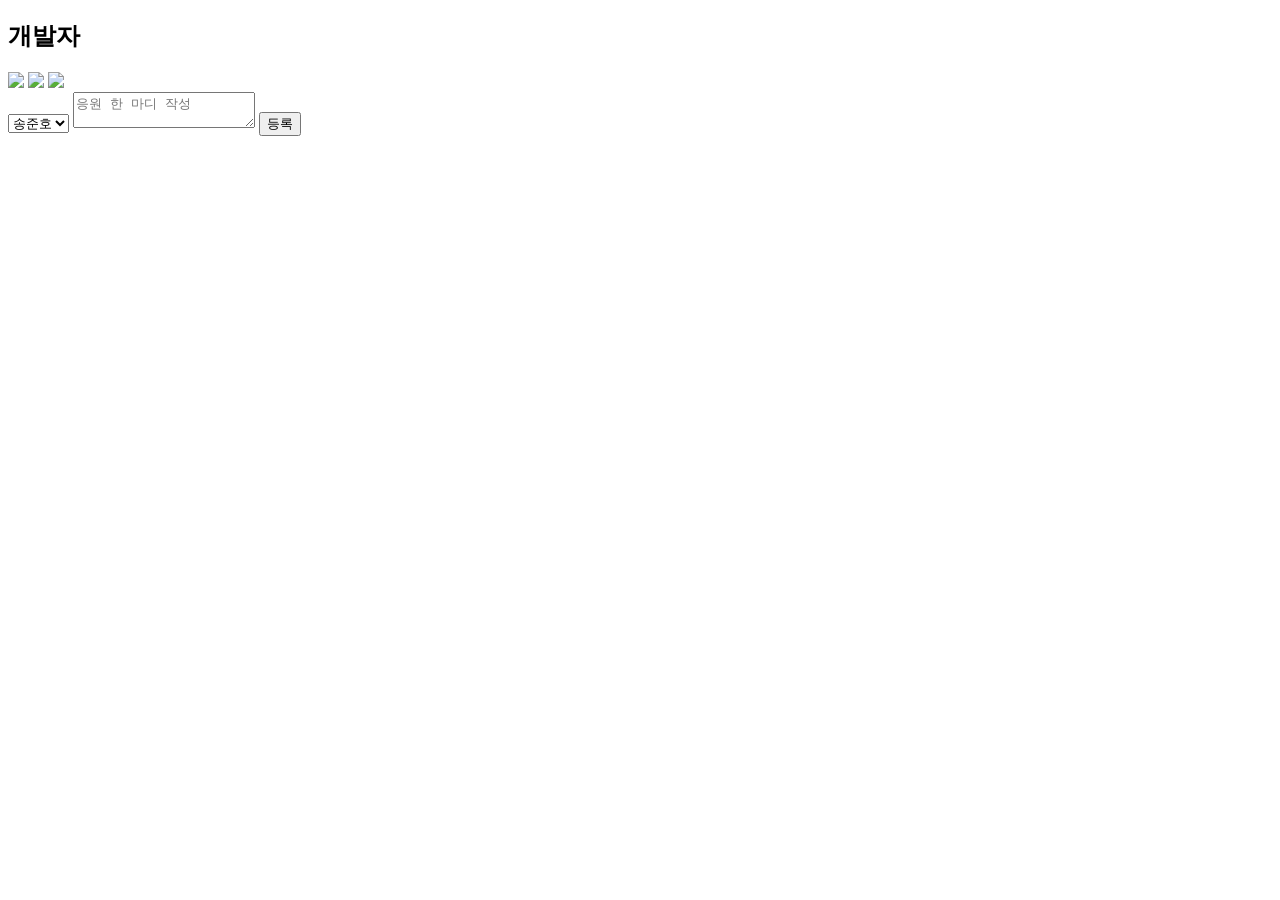
==== index.html @ 8f3f4758 "Feat: 기본 HTML, CSS, JS 폴더와 파일 만들기 완료" ====
<!DOCTYPE html>
<html lang="en">
<head>
    <meta charset="UTF-8">
    <meta name="viewport" content="width=device-width, initial-scale=1.0">
    <title>개발자 정보 페이지</title>
</head>
<body>
    <h2>개발자</h2>
    <img src="./public/img/ho.png" name="ho">
    <img src="./public/img/sang.png" name="sang">
    <img src="./public/img/jin.png" name="jin">
    <form action="./detail.html" id="comment" method="get">
        <select name="who" id="select-box">
            <option value="junho">송준호</option>
            <option value="junsang">유준상</option>
            <option value="myungjin">송명진</option>
        </select>
        <textarea name="write" placeholder="응원 한 마디 작성"
        onfocus="this.placeholder=''" onblur="this.placeholder='응원 한 마디 작성'"></textarea>
        <button type="submit">등록</button>
    </form>
    <script src="./public/js/create.js"></script>
</body>
</html>
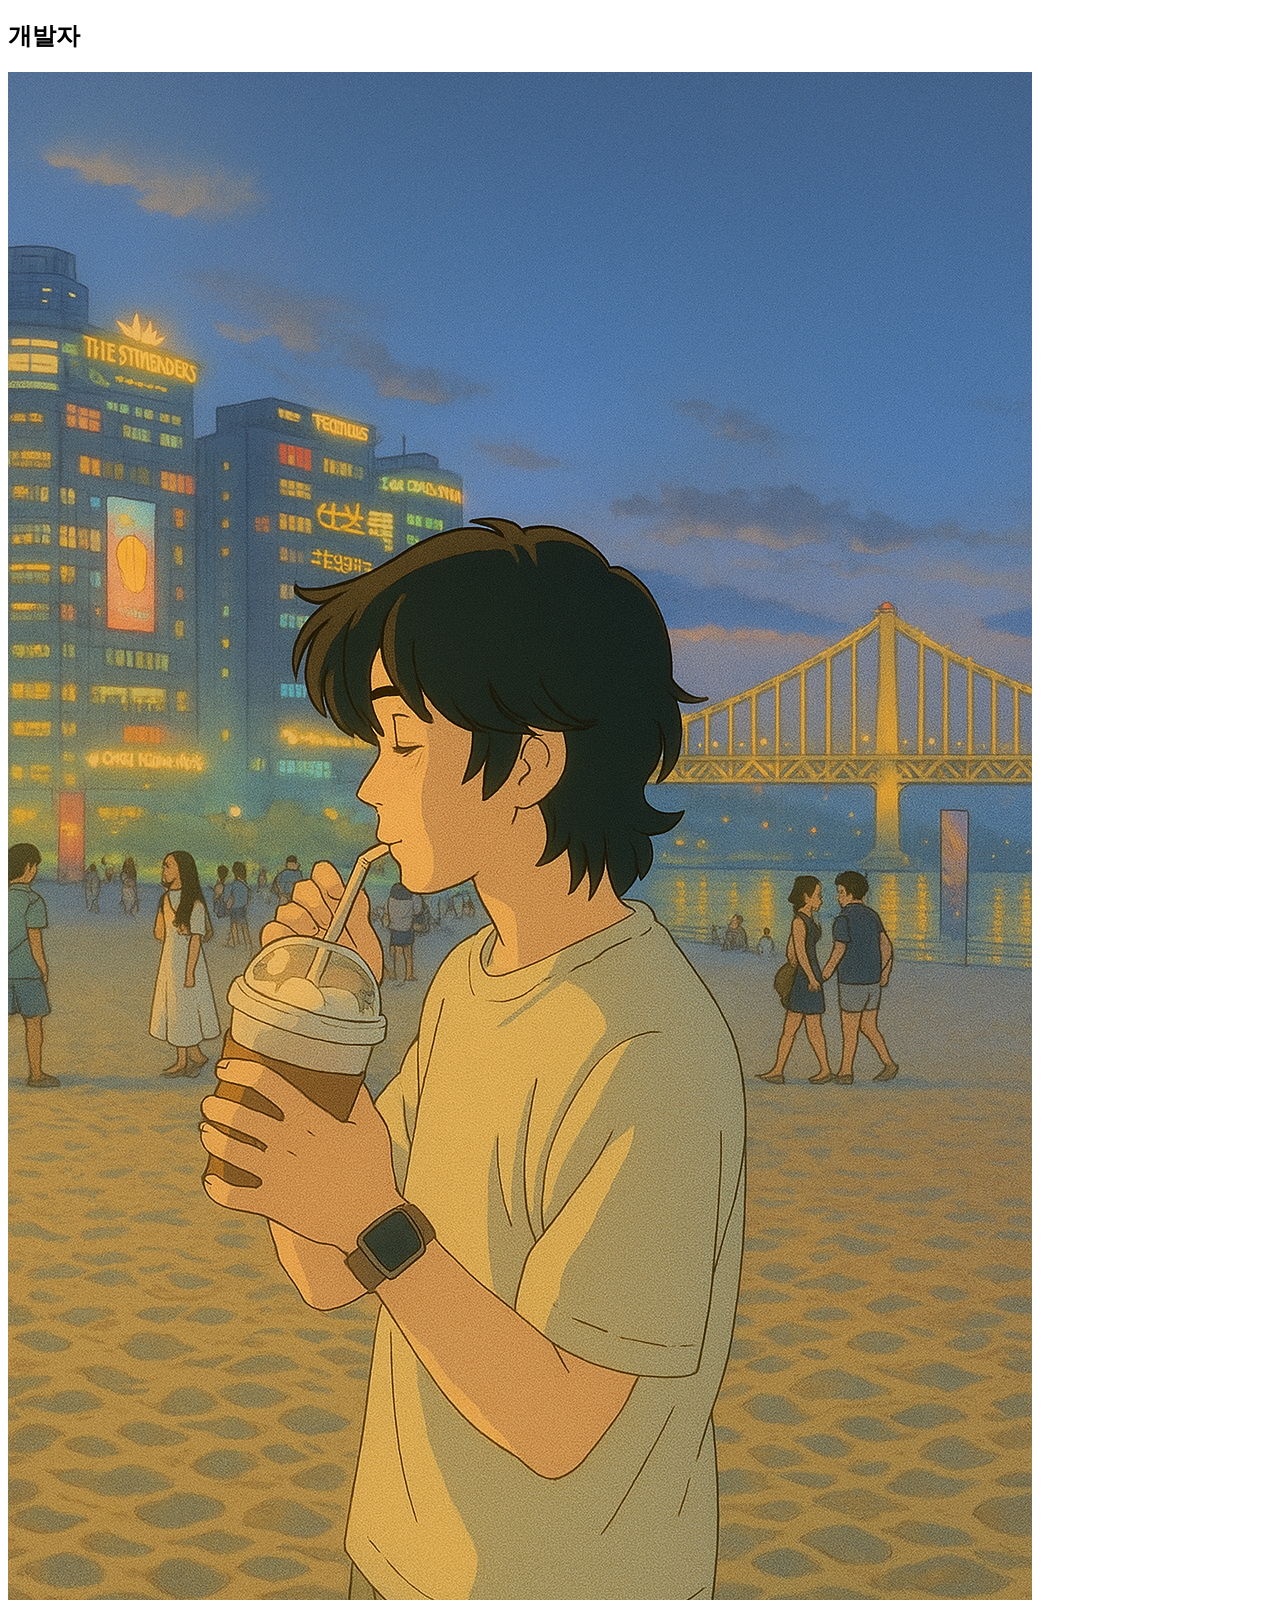
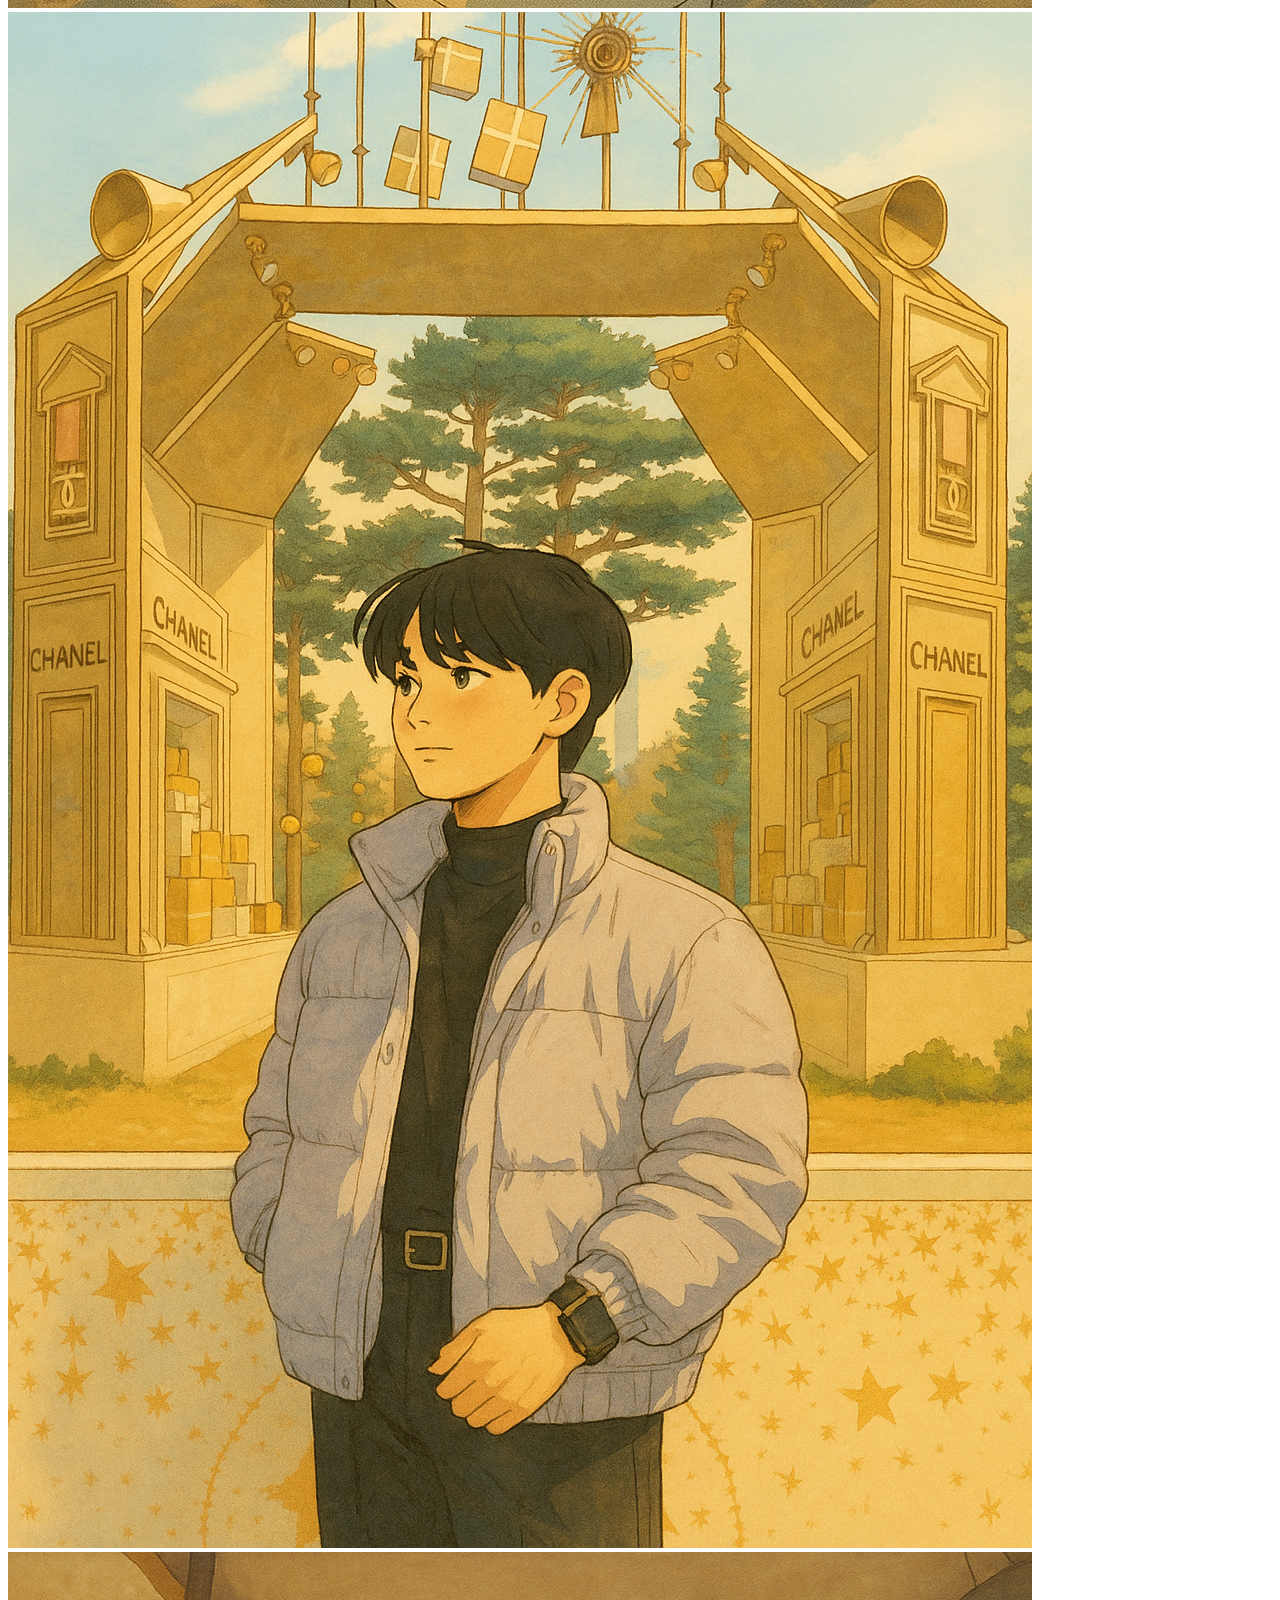
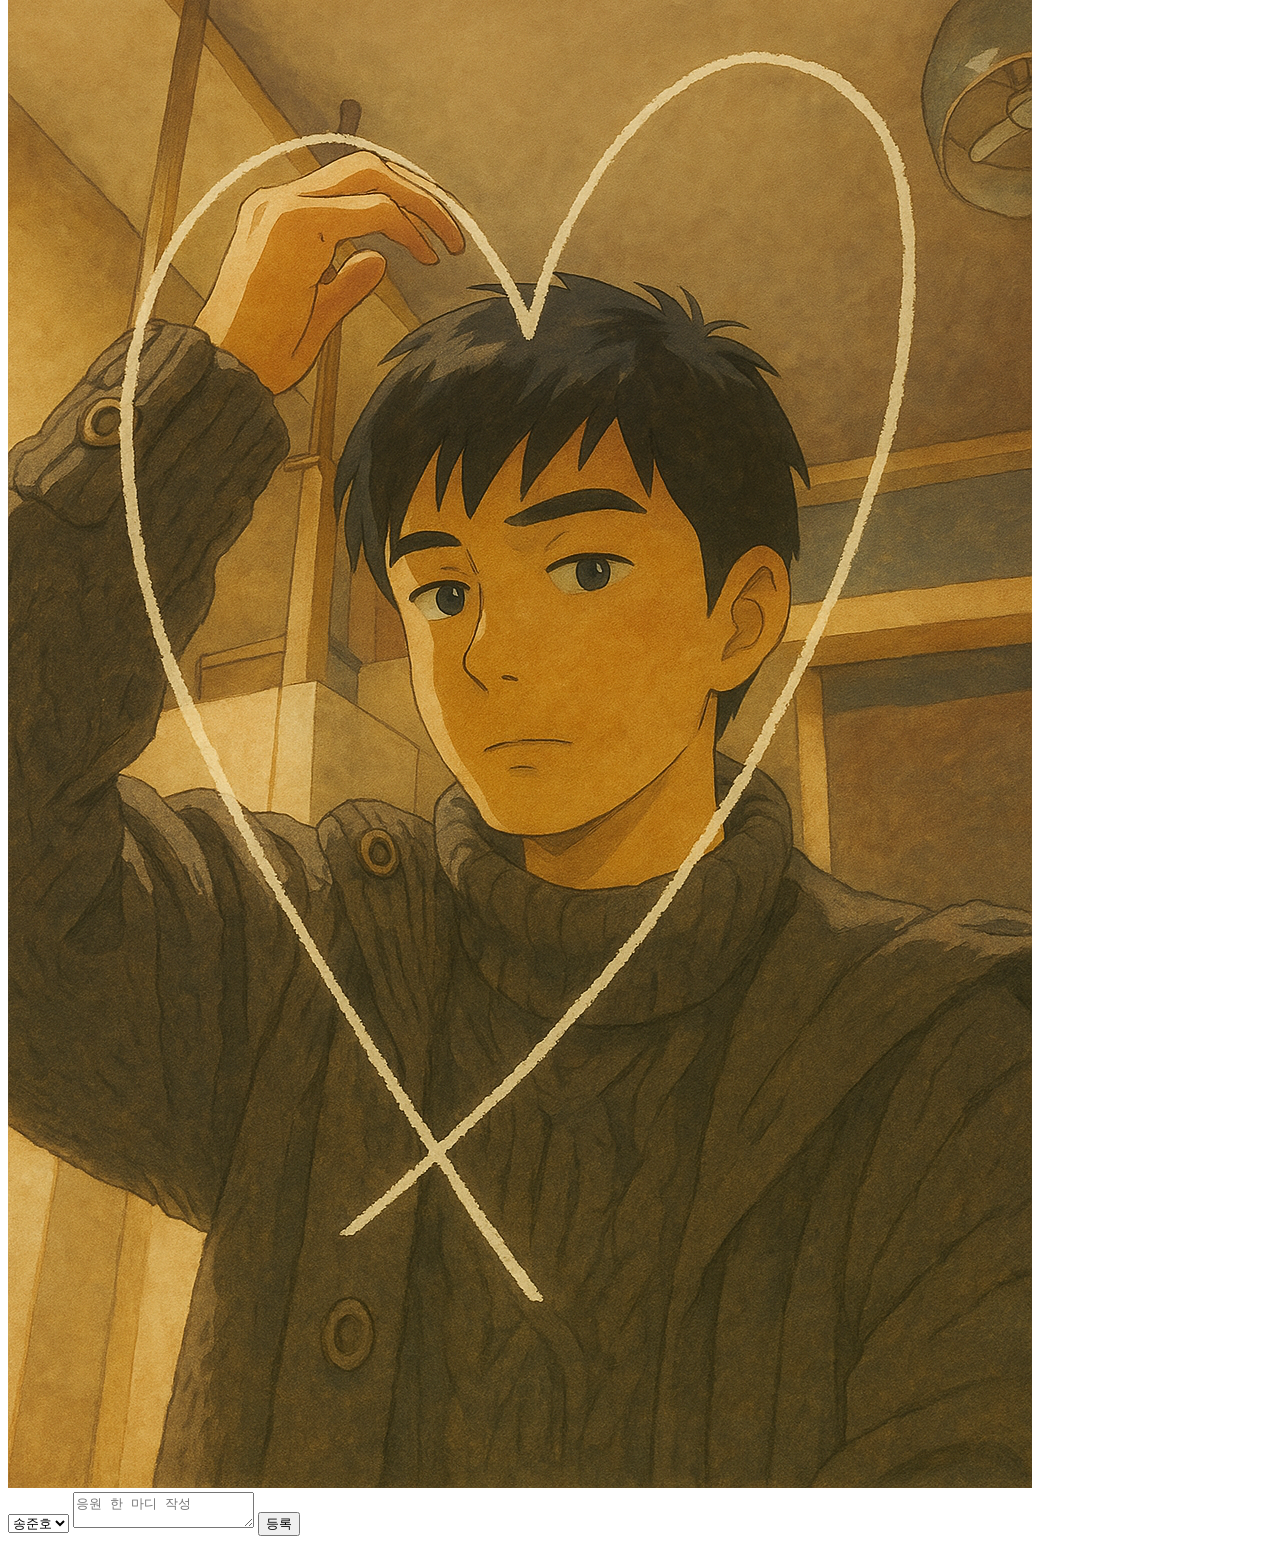
==== commit 70a97de5: "feat: index.html에 css 파일 추가" ====
--- a/index.html
+++ b/index.html
@@ -1,25 +1,28 @@
 <!DOCTYPE html>
 <html lang="en">
 <head>
-    <meta charset="UTF-8">
-    <meta name="viewport" content="width=device-width, initial-scale=1.0">
-    <title>개발자 정보 페이지</title>
+  <meta charset="UTF-8">
+  <meta name="viewport" content="width=device-width, initial-scale=1.0">
+  <title>개발자 정보 페이지</title>
+  <link rel="stylesheet" href="./public/css/reset.css">
+  <link rel="stylesheet" href="./public/css/index.css">
 </head>
 <body>
-    <h2>개발자</h2>
-    <img src="./public/img/ho.png" name="ho">
-    <img src="./public/img/sang.png" name="sang">
-    <img src="./public/img/jin.png" name="jin">
-    <form action="./detail.html" id="comment" method="get">
-        <select name="who" id="select-box">
-            <option value="junho">송준호</option>
-            <option value="junsang">유준상</option>
-            <option value="myungjin">송명진</option>
-        </select>
-        <textarea name="write" placeholder="응원 한 마디 작성"
-        onfocus="this.placeholder=''" onblur="this.placeholder='응원 한 마디 작성'"></textarea>
-        <button type="submit">등록</button>
-    </form>
-    <script src="./public/js/create.js"></script>
+  <h2>개발자</h2>
+  <a href="detail.html?who=junho"><img src="./public/img/ho.png" name="ho"></a>
+  <a href="detail.html?who=junsang"><img src="./public/img/sang.png" name="sang"></a>
+  <a href="detail.html?who=myungjin"><img src="./public/img/jin.png" name="jin"></a>
+
+  <form id="comment-form">
+    <select name="who" id="select-box">
+      <option value="junho">송준호</option>
+      <option value="junsang">유준상</option>
+      <option value="myungjin">송명진</option>
+    </select>
+    <textarea id="comment-text" placeholder="응원 한 마디 작성"></textarea>
+    <button type="submit">등록</button>
+  </form>
+
+  <script src="./public/js/create.js"></script>
 </body>
-</html>+</html>
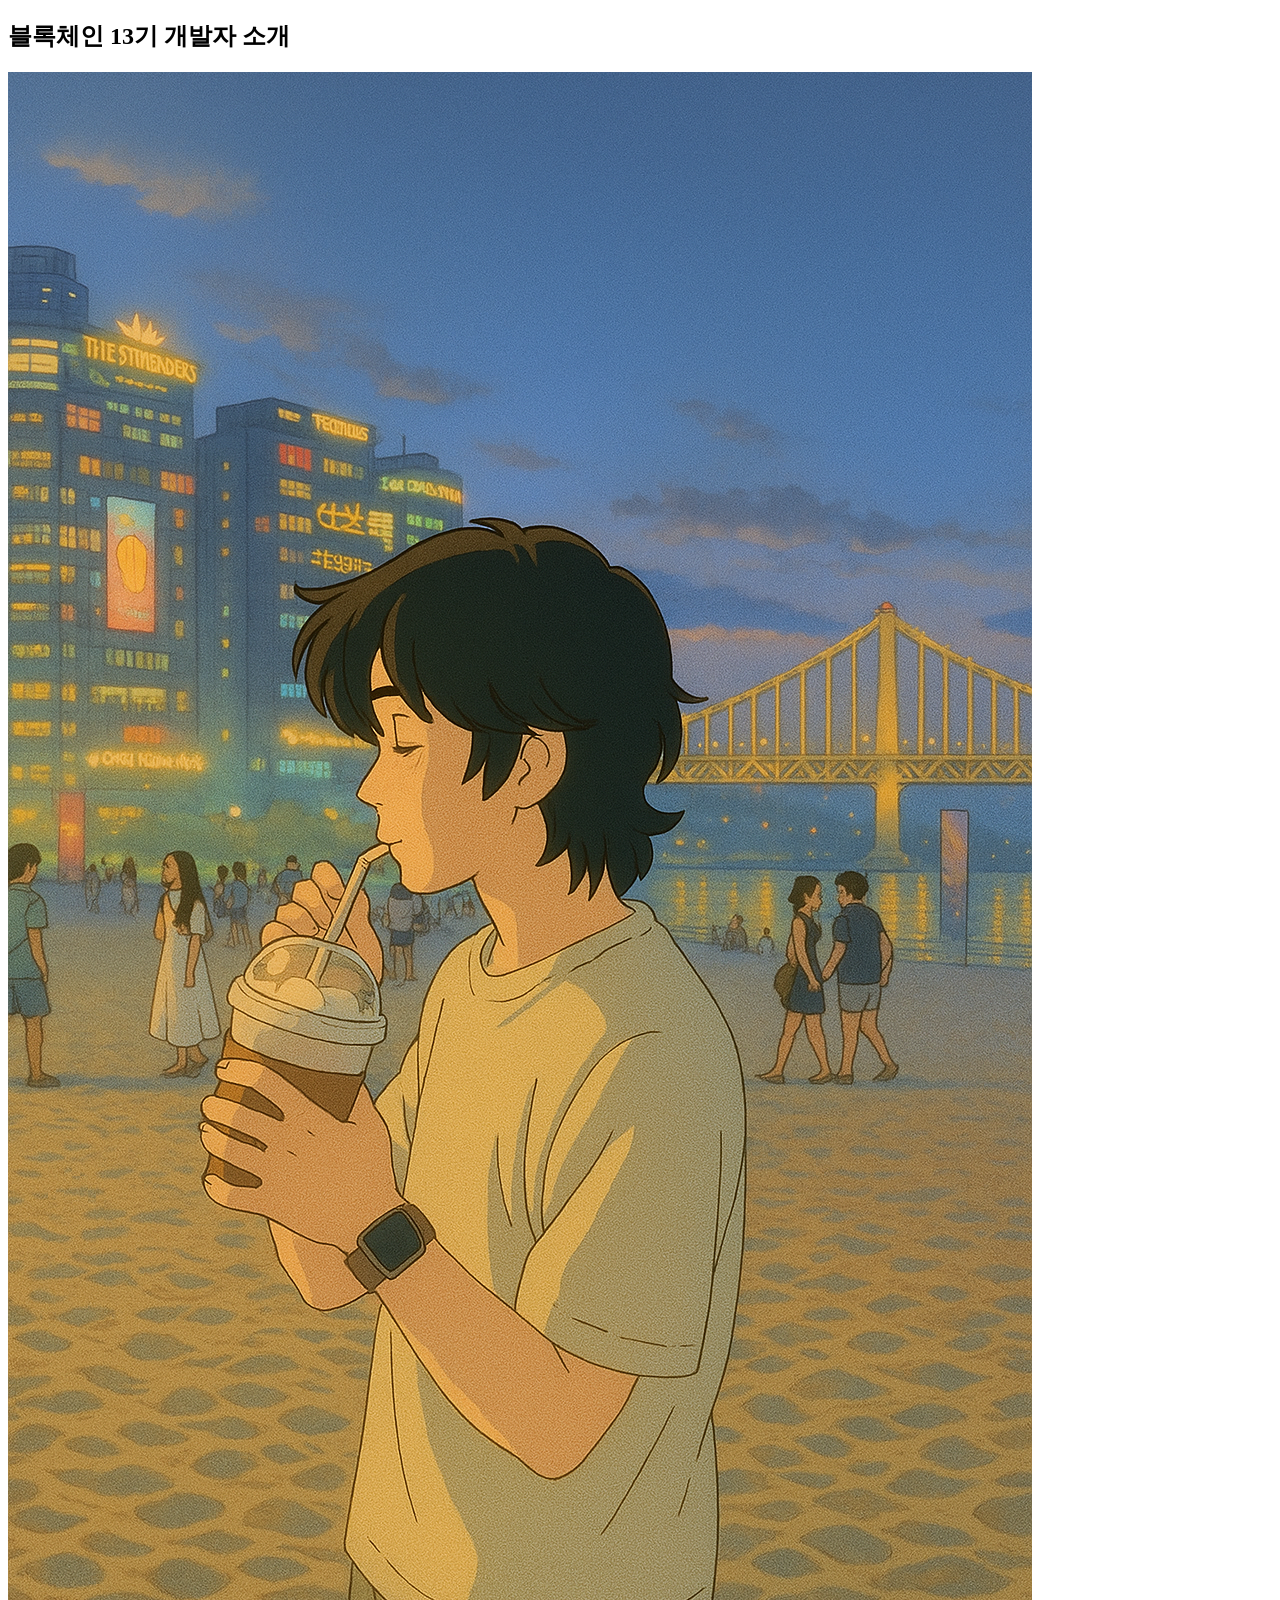
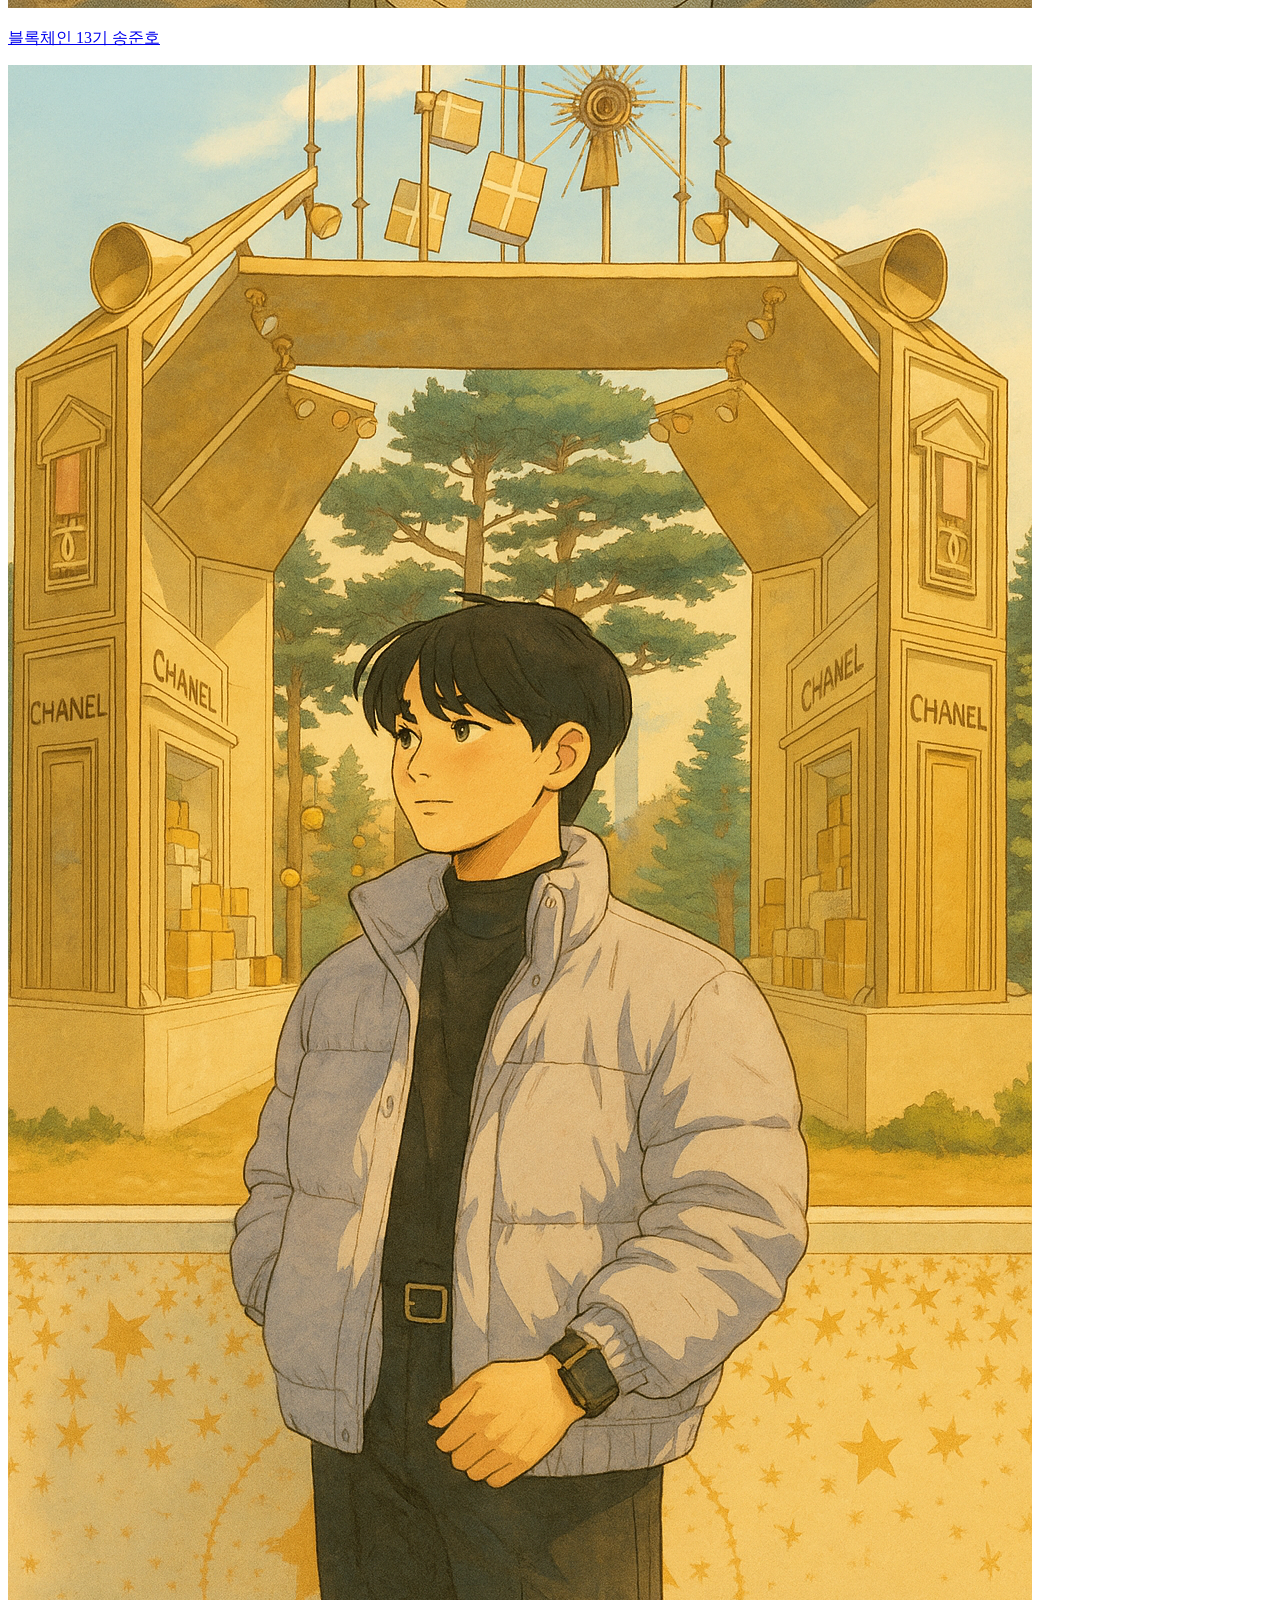
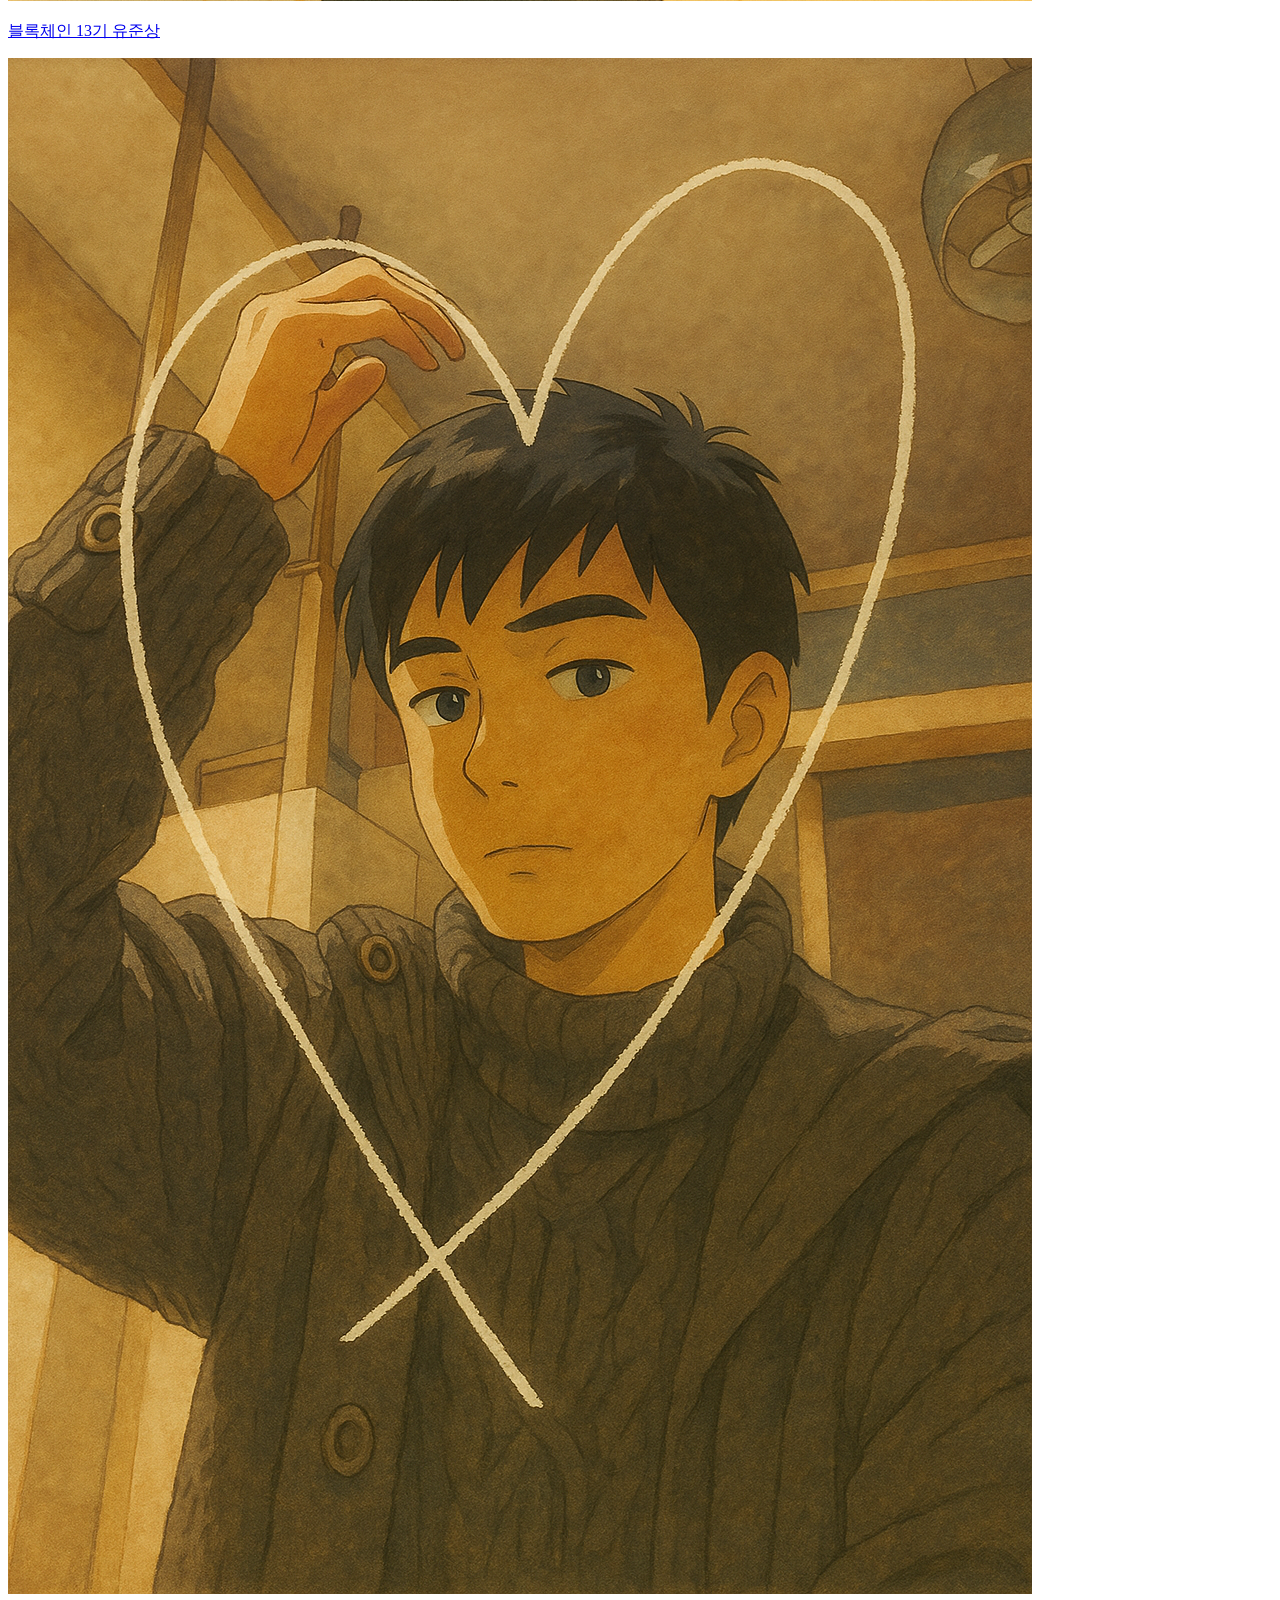
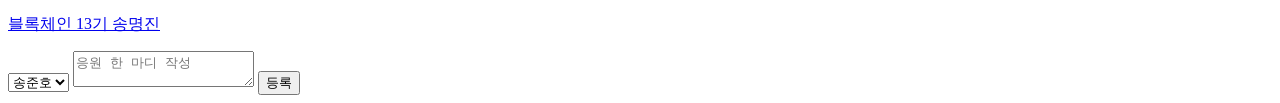
==== commit 6743dde7: "fix: <a>태그(이미지) class추가 <p>태그로 단 나눔, comment-form에 class 추가" ====
--- a/index.html
+++ b/index.html
@@ -1,5 +1,6 @@
 <!DOCTYPE html>
 <html lang="en">
+
 <head>
   <meta charset="UTF-8">
   <meta name="viewport" content="width=device-width, initial-scale=1.0">
@@ -7,12 +8,21 @@
   <link rel="stylesheet" href="./public/css/reset.css">
   <link rel="stylesheet" href="./public/css/index.css">
 </head>
+
 <body>
-  <h2>개발자</h2>
-  <a href="detail.html?who=junho"><img src="./public/img/ho.png" name="ho"></a>
-  <a href="detail.html?who=junsang"><img src="./public/img/sang.png" name="sang"></a>
-  <a href="detail.html?who=myungjin"><img src="./public/img/jin.png" name="jin"></a>
-
+  <h2>블록체인 13기 개발자 소개</h2>
+  <div class="img-form">
+    <a href="detail.html?who=junho"><img src="./public/img/ho.png" name="ho">
+      <P>블록체인 13기 송준호</P>
+    </a>
+    <a href="detail.html?who=junsang"><img src="./public/img/sang.png" name="sang">
+      <p>블록체인 13기 유준상</p>
+    </a>
+    <a href="detail.html?who=myungjin"><img src="./public/img/jin.png" name="jin">
+      <p>블록체인 13기 송명진</p>
+    </a>
+  </div>
+  <div class="option-form">
   <form id="comment-form">
     <select name="who" id="select-box">
       <option value="junho">송준호</option>
@@ -22,7 +32,8 @@
     <textarea id="comment-text" placeholder="응원 한 마디 작성"></textarea>
     <button type="submit">등록</button>
   </form>
-
+  </div>
   <script src="./public/js/create.js"></script>
 </body>
-</html>
+
+</html>
